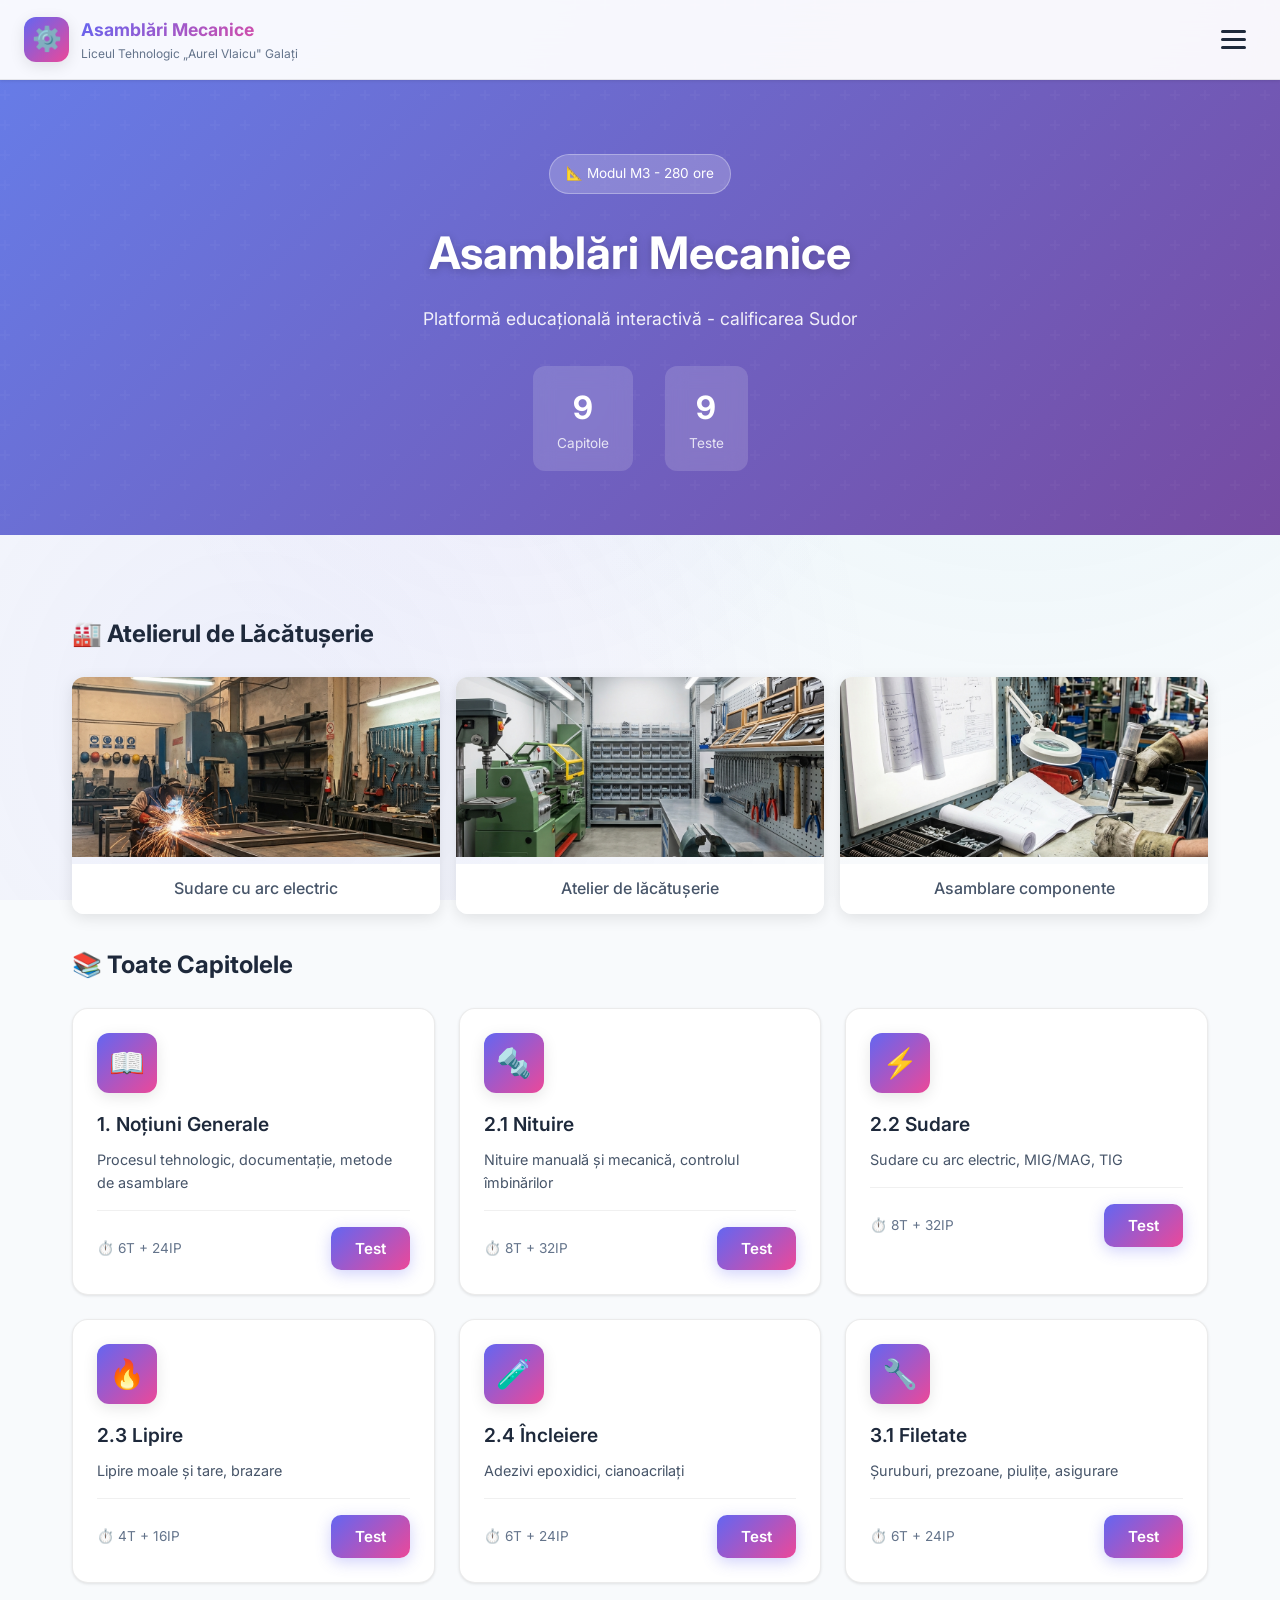
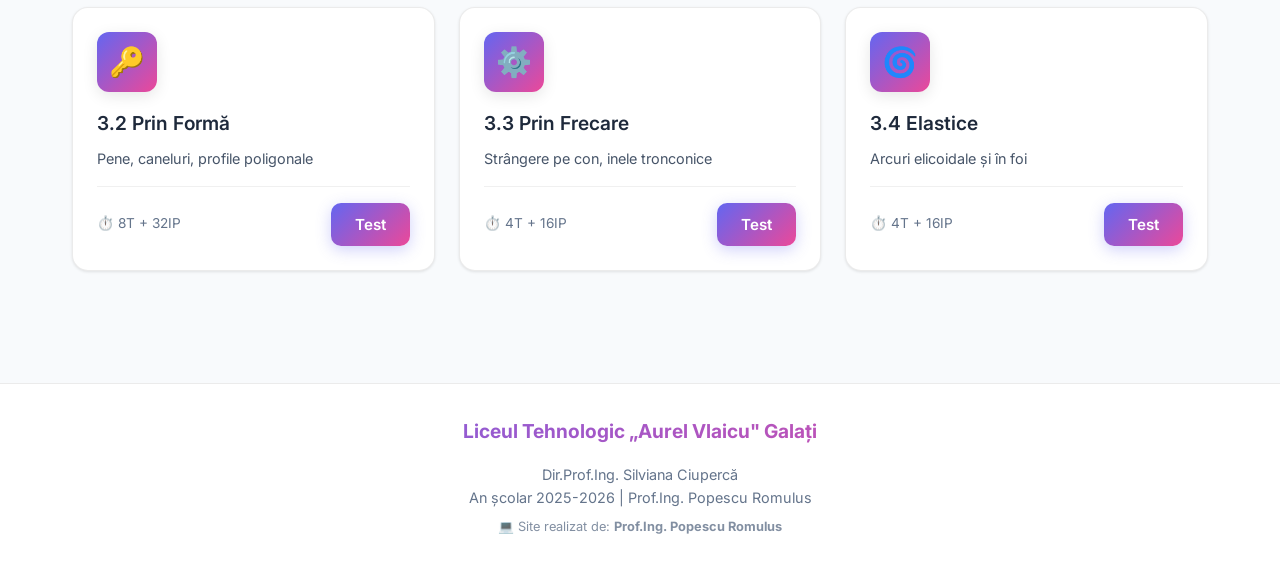
==== index.html @ 3bfe8b58 "Initial commit: Platforma Asamblari Mecanice v1.0" ====
<!DOCTYPE html>
<html lang="ro">

<head>
    <meta charset="UTF-8">
    <meta name="viewport" content="width=device-width, initial-scale=1.0">
    <meta name="theme-color" content="#6366f1">
    <meta name="description"
        content="Platformă educațională interactivă pentru Modulul M3 - Asamblări Mecanice. Învață despre nituire, sudare, lipire, asamblări filetate și elastice. Teste, tutoriale video și certificate.">
    <meta name="keywords"
        content="asamblări mecanice, sudare, nituire, lipire, filete, șuruburi, educație tehnică, modul M3, calificare sudor, lăcătușerie">
    <meta name="author" content="Prof. ing. Popescu Romulus">
    <meta name="robots" content="index, follow">

    <!-- Open Graph / Facebook -->
    <meta property="og:type" content="website">
    <meta property="og:title" content="Asamblări Mecanice - Platformă Educațională">
    <meta property="og:description"
        content="Învață tehnici de asamblare mecanică: sudare, nituire, lipire, îmbinări filetate. Cu teste interactive și tutoriale video.">
    <meta property="og:image" content="https://img.youtube.com/vi/RMGxBQHqZvc/maxresdefault.jpg">

    <!-- Twitter Card -->
    <meta name="twitter:card" content="summary_large_image">
    <meta name="twitter:title" content="Asamblări Mecanice - M3">
    <meta name="twitter:description"
        content="Platformă educațională cu teste interactive pentru tehnici de asamblare mecanică.">

    <title>Asamblări Mecanice | M3 - Platformă Educațională</title>
    <link rel="manifest" href="manifest.json">
    <link rel="apple-touch-icon"
        href="data:image/svg+xml,<svg xmlns='http://www.w3.org/2000/svg' viewBox='0 0 100 100'><rect fill='%236366f1' rx='20' width='100' height='100'/><text x='50' y='65' font-size='50' text-anchor='middle' fill='white'>⚙️</text></svg>">
    <link rel="preconnect" href="https://fonts.googleapis.com">
    <link rel="preconnect" href="https://fonts.gstatic.com" crossorigin>
    <link href="https://fonts.googleapis.com/css2?family=Inter:wght@400;500;600;700&display=swap" rel="stylesheet">
    <link rel="stylesheet" href="styles.css">
</head>

<body>
    <header class="header">
        <div class="header-container">
            <div class="logo" onclick="showSection('home')" style="cursor:pointer">
                <div class="logo-icon">⚙️</div>
                <div>
                    <div class="logo-text">Asamblări Mecanice</div>
                    <div class="logo-subtitle">Modul M3 - Asamblări Mecanice</div>
                </div>
            </div>
            <button class="menu-toggle" id="menuToggle" onclick="toggleMenu()">
                <span></span><span></span><span></span>
            </button>
        </div>
    </header>
    <nav class="nav-mobile" id="mobileNav">
        <ul>
            <li><button onclick="showSection('home')">🏠 Acasă</button></li>
            <li><button onclick="openSearch()">🔍 Caută</button></li>
            <li><button onclick="showGlossary()">📖 Glosar Termeni</button></li>
            <li><button onclick="showWorksheets()">📝 Fișe de Lucru</button></li>
            <div class="nav-section-title">📚 Capitole</div>
            <li><button onclick="showSection('s1')">1. Noțiuni Generale</button></li>
            <li><button onclick="showSection('s2')">2. Nedemontabile</button></li>
            <li><button onclick="showSection('s2-1')"> 2.1 Nituire</button></li>
            <li><button onclick="showSection('s2-2')"> 2.2 Sudare</button></li>
            <li><button onclick="showSection('s2-3')"> 2.3 Lipire</button></li>
            <li><button onclick="showSection('s2-4')"> 2.4 Încleiere</button></li>
            <li><button onclick="showSection('s3')">3. Demontabile</button></li>
            <li><button onclick="showSection('s3-1')"> 3.1 Filetate</button></li>
            <li><button onclick="showSection('s3-2')"> 3.2 Prin Formă</button></li>
            <li><button onclick="showSection('s3-3')"> 3.3 Prin Frecare</button></li>
            <li><button onclick="showSection('s3-4')"> 3.4 Elastice</button></li>
            <li><button onclick="showVideos()">🎬 Tutoriale Video</button></li>
            <div class="nav-section-title">📝 Evaluare</div>
            <li><button onclick="showSection('tests')">Toate Testele</button></li>
            <li><button onclick="startQuickQuiz()" style="color:var(--secondary)">⚡ Quiz Rapid</button></li>
            <li><button onclick="startExam()" style="color:var(--primary)">🎓 Examen Final</button></li>
            <div class="nav-section-title">🏆 Progres</div>
            <li><button onclick="showMedals()">🏅 Medalii</button></li>
            <li><button onclick="showStats()">📊 Statistici</button></li>
            <li><button onclick="showLeaderboard()">🥇 Clasament</button></li>
            <li><button onclick="generateCertificate()">📜 Certificat</button></li>
            <li><button onclick="exportPDF()" style="color:var(--primary)">📄 Export Portofoliu PDF</button></li>
            <div class="nav-section-title">📚 Resurse</div>
            <li><button onclick="showWorksheets()" style="color:var(--success)">📋 Fișe de Lucru</button></li>
            <li><button onclick="showGallery()">📸 Galerie Atelier</button></li>
            <li><button onclick="showFlashcards()">📇 Carduri Învățare</button></li>
            <li><button onclick="showNotes()">📝 Notițele Mele</button></li>
            <li><button onclick="showChatBot()">💬 Asistent FAQ</button></li>
            <div class="nav-section-title">🎮 Provocări</div>
            <li><button onclick="showDailyChallenge()" style="color:var(--warning)">🎯 Provocarea Zilei</button></li>
            <li><button onclick="startSpeedTest()" style="color:var(--secondary)">⚡ Test Viteză</button></li>
            <li><button onclick="showDuelSetup()" style="color:var(--primary)">🎮 Mod Duel Local</button></li>
            <li><button onclick="showOnlineDuel()" style="color:var(--success)">🌐 Duel Online</button></li>
            <li><button onclick="showComparison()">📊 Comparare cu Alții</button></li>
            <li><button onclick="showScheduledTests()">📅 Teste Programate</button></li>
            <div class="nav-section-title">👥 Utilizatori</div>
            <li><button onclick="showTeacherDashboard()" style="color:var(--success);font-weight:600">👨‍🏫 Panou
                    Profesor</button></li>
            <li><button onclick="showUsers()">👤 Schimbă Utilizator</button></li>
            <li><button onclick="exportProgress()">💾 Exportă Progres</button></li>
            <li><button onclick="importProgress()">📥 Importă Progres</button></li>
            <li id="offlineStatus" style="padding:0.5rem 1rem;font-size:0.85rem">🟢 Online</li>
            <li><button onclick="showEvolutionGraph()">📈 Evoluție Progres</button></li>
            <div class="nav-section-title">⚙️ Setări</div>
            <li><button onclick="showColorThemes()">🎨 Teme de Culoare</button></li>
            <li><button onclick="toggleTTS()" id="ttsBtn">🎙️ Voce: Oprită</button></li>
            <li><button onclick="toggleReadingMode()">📖 Mod Lectură</button></li>
            <li><button onclick="showQRCode()">📱 Cod QR Partajare</button></li>
            <li><button onclick="toggleMusic()" id="musicBtn">🎵 Muzică: Oprită</button></li>
            <li><button onclick="toggleSound()" id="soundBtn">🔊 Sunet: Pornit</button></li>
            <li><button onclick="toggleLanguage()">🌍 Română / English</button></li>
            <li><button onclick="toggleTheme()">🌓 Schimbă Tema</button></li>
            <li><button onclick="requestNotificationPermission()">🔔 Notificări Studiu</button></li>
            <li><button onclick="installPWA()" id="installBtn" style="display:none">📲 Instalează App</button></li>
            <div class="nav-section-title">👨‍🏫 Profesor</div>
            <li><button onclick="showTeacherLogin()" style="color:var(--warning)">🔐 Panou Profesor</button></li>
        </ul>
    </nav>
    <main class="main" id="mainContent"></main>
    <footer class="footer">
        <div class="footer-content">
            <div class="footer-logo">Liceul Tehnologic „Aurel Vlaicu" Galați</div>
            <div class="footer-info">Dir.Prof.Ing. Silviana Ciupercă</div>
            <div class="footer-info">An școlar 2025-2026 | Prof.Ing. Popescu Romulus
            </div>
            <div class="footer-info" style="margin-top:0.5rem;font-size:0.8rem;opacity:0.8">
                💻 Site realizat de: <strong>Prof.Ing. Popescu Romulus</strong>
            </div>
        </div>
    </footer>
    <script src="app.js"></script>
    <script>
        if ('serviceWorker' in navigator) {
            navigator.serviceWorker.register('sw.js').then(() => console.log('SW registered'));
        }
        let deferredPrompt;
        window.addEventListener('beforeinstallprompt', (e) => {
            e.preventDefault();
            deferredPrompt = e;
            document.getElementById('installBtn').style.display = 'block';
        });
        function installPWA() {
            if (deferredPrompt) {
                deferredPrompt.prompt();
                deferredPrompt.userChoice.then(() => { deferredPrompt = null; document.getElementById('installBtn').style.display = 'none'; });
            }
        }
    </script>
</body>

</html>
---- styles.css ----
:root {
  --primary: #4f46e5;
  --primary-light: #6366f1;
  --secondary: #0891b2;
  --success: #059669;
  --warning: #d97706;
  --danger: #dc2626;
  --bg-light: #f8fafc;
  --bg-card: #ffffff;
  --bg-hero: linear-gradient(135deg, #667eea 0%, #764ba2 100%);
  --text-primary: #1e293b;
  --text-secondary: #475569;
  --text-muted: #64748b;
  --gradient-primary: linear-gradient(135deg, #667eea 0%, #764ba2 100%);
  --gradient-animated: linear-gradient(-45deg, #667eea, #764ba2, #06b6d4, #8b5cf6);
  --shadow-sm: 0 1px 3px rgba(0, 0, 0, 0.1);
  --shadow-md: 0 4px 15px rgba(0, 0, 0, 0.1);
  --shadow-lg: 0 10px 40px rgba(0, 0, 0, 0.15);
  --glow-primary: 0 0 20px rgba(99, 102, 241, 0.4)
}

*,
*::before,
*::after {
  box-sizing: border-box;
  margin: 0;
  padding: 0
}

html {
  scroll-behavior: smooth
}

body {
  font-family: 'Inter', sans-serif;
  background: var(--bg-light);
  color: var(--text-primary);
  line-height: 1.6;
  min-height: 100vh;
  position: relative;
  overflow-x: hidden
}

/* Floating particles background */
body::before {
  content: '';
  position: fixed;
  top: 0;
  left: 0;
  width: 100%;
  height: 100%;
  pointer-events: none;
  background-image:
    radial-gradient(circle at 20% 80%, rgba(99, 102, 241, 0.08) 0%, transparent 50%),
    radial-gradient(circle at 80% 20%, rgba(6, 182, 212, 0.08) 0%, transparent 50%),
    radial-gradient(circle at 40% 40%, rgba(139, 92, 246, 0.05) 0%, transparent 40%);
  z-index: -1;
  animation: floatBg 20s ease-in-out infinite
}

@keyframes floatBg {

  0%,
  100% {
    transform: translate(0, 0) scale(1);
  }

  25% {
    transform: translate(2%, 2%) scale(1.02);
  }

  50% {
    transform: translate(-1%, 3%) scale(1.01);
  }

  75% {
    transform: translate(1%, -2%) scale(1.03);
  }
}


a {
  color: var(--primary);
  text-decoration: none
}

.header {
  position: fixed;
  top: 0;
  left: 0;
  right: 0;
  z-index: 1000;
  background: rgba(255, 255, 255, 0.95);
  backdrop-filter: blur(20px);
  border-bottom: 1px solid rgba(0, 0, 0, 0.08);
  padding: 1rem 1.5rem;
  box-shadow: var(--shadow-sm)
}

.header-container {
  max-width: 1400px;
  margin: 0 auto;
  display: flex;
  justify-content: space-between;
  align-items: center
}

.logo {
  display: flex;
  align-items: center;
  gap: 12px;
  cursor: pointer
}

.logo-icon {
  width: 45px;
  height: 45px;
  background: var(--gradient-primary);
  border-radius: 12px;
  display: flex;
  align-items: center;
  justify-content: center;
  font-size: 1.5rem;
  box-shadow: var(--shadow-md)
}

.logo-text {
  font-size: 1.1rem;
  font-weight: 700;
  background: var(--gradient-primary);
  -webkit-background-clip: text;
  -webkit-text-fill-color: transparent
}

.logo-subtitle {
  font-size: 0.75rem;
  color: var(--text-muted)
}

.menu-toggle {
  display: flex;
  flex-direction: column;
  gap: 5px;
  background: none;
  border: none;
  cursor: pointer;
  padding: 10px;
  z-index: 1001
}

.menu-toggle span {
  width: 25px;
  height: 3px;
  background: var(--text-primary);
  border-radius: 3px;
  transition: all 0.3s ease
}

.menu-toggle.active span:nth-child(1) {
  transform: rotate(45deg) translate(6px, 6px)
}

.menu-toggle.active span:nth-child(2) {
  opacity: 0
}

.menu-toggle.active span:nth-child(3) {
  transform: rotate(-45deg) translate(6px, -6px)
}

.nav-mobile {
  position: fixed;
  top: 0;
  left: 0;
  right: 0;
  bottom: 0;
  background: var(--bg-light);
  z-index: 999;
  padding: 100px 1.5rem 2rem;
  transform: translateX(100%);
  transition: transform 0.4s ease;
  overflow-y: auto
}

.nav-mobile.active {
  transform: translateX(0)
}

.nav-mobile ul {
  list-style: none
}

.nav-mobile li {
  margin-bottom: 0.5rem
}

.nav-mobile button {
  display: block;
  width: 100%;
  text-align: left;
  padding: 1rem 1.5rem;
  color: var(--text-secondary);
  font-size: 1.1rem;
  font-weight: 500;
  border-radius: 12px;
  transition: all 0.3s ease;
  background: none;
  border: none;
  cursor: pointer;
  font-family: inherit
}

.nav-mobile button:hover {
  color: var(--primary);
  background: rgba(99, 102, 241, 0.1)
}

.nav-section-title {
  color: var(--primary);
  font-size: 0.85rem;
  font-weight: 700;
  text-transform: uppercase;
  letter-spacing: 1px;
  padding: 1.5rem 1.5rem 0.5rem;
  margin-top: 1rem
}

.main {
  padding-top: 90px;
  min-height: 100vh
}

.container {
  max-width: 1200px;
  margin: 0 auto;
  padding: 2rem 1.5rem
}

.hero {
  background: var(--bg-hero);
  color: white;
  text-align: center;
  padding: 4rem 1.5rem 3rem;
  margin-top: -90px;
  padding-top: calc(90px + 3rem);
  position: relative;
  overflow: hidden
}

.hero::before {
  content: '';
  position: absolute;
  top: 0;
  left: 0;
  right: 0;
  bottom: 0;
  background: url("data:image/svg+xml,%3Csvg width='60' height='60' viewBox='0 0 60 60' xmlns='http://www.w3.org/2000/svg'%3E%3Cg fill='none' fill-rule='evenodd'%3E%3Cg fill='%23ffffff' fill-opacity='0.05'%3E%3Cpath d='M36 34v-4h-2v4h-4v2h4v4h2v-4h4v-2h-4zm0-30V0h-2v4h-4v2h4v4h2V6h4V4h-4zM6 34v-4H4v4H0v2h4v4h2v-4h4v-2H6zM6 4V0H4v4H0v2h4v4h2V6h4V4H6z'/%3E%3C/g%3E%3C/g%3E%3C/svg%3E");
  opacity: 0.5
}

.hero-badge {
  display: inline-block;
  padding: 0.5rem 1rem;
  background: rgba(255, 255, 255, 0.2);
  border: 1px solid rgba(255, 255, 255, 0.3);
  border-radius: 50px;
  font-size: 0.85rem;
  color: white;
  margin-bottom: 1.5rem;
  position: relative
}

.hero h1 {
  font-size: clamp(1.8rem, 5vw, 2.8rem);
  margin-bottom: 1rem;
  position: relative;
  text-shadow: 0 2px 10px rgba(0, 0, 0, 0.2)
}

.hero-subtitle {
  color: rgba(255, 255, 255, 0.9);
  font-size: 1.1rem;
  max-width: 600px;
  margin: 0 auto 2rem;
  position: relative
}

.hero-stats {
  display: flex;
  justify-content: center;
  gap: 2rem;
  flex-wrap: wrap;
  margin-top: 2rem;
  position: relative
}

.stat-item {
  text-align: center;
  background: rgba(255, 255, 255, 0.15);
  padding: 1rem 1.5rem;
  border-radius: 12px;
  backdrop-filter: blur(10px)
}

.stat-number {
  font-size: 2rem;
  font-weight: 700;
  color: white
}

.stat-label {
  font-size: 0.85rem;
  color: rgba(255, 255, 255, 0.8)
}

.section-grid {
  display: grid;
  grid-template-columns: repeat(auto-fill, minmax(280px, 1fr));
  gap: 1.5rem;
  margin-top: 1.5rem
}

.card {
  background: var(--bg-card);
  border-radius: 16px;
  padding: 1.5rem;
  border: 1px solid rgba(0, 0, 0, 0.08);
  transition: all 0.4s cubic-bezier(0.175, 0.885, 0.32, 1.275);
  cursor: pointer;
  box-shadow: var(--shadow-sm);
  position: relative;
  overflow: hidden
}

.card::before {
  content: '';
  position: absolute;
  top: 0;
  left: -100%;
  width: 100%;
  height: 100%;
  background: linear-gradient(90deg, transparent, rgba(99, 102, 241, 0.1), transparent);
  transition: left 0.5s ease
}

.card:hover::before {
  left: 100%
}

.card:hover {
  transform: translateY(-8px) scale(1.02);
  box-shadow: 0 20px 40px rgba(99, 102, 241, 0.2);
  border-color: var(--primary)
}

.card-icon {
  width: 60px;
  height: 60px;
  background: var(--gradient-primary);
  border-radius: 12px;
  display: flex;
  align-items: center;
  justify-content: center;
  font-size: 1.8rem;
  margin-bottom: 1rem;
  box-shadow: var(--shadow-md);
  transition: transform 0.4s ease, box-shadow 0.4s ease;
  animation: iconPulse 3s ease-in-out infinite
}

@keyframes iconPulse {

  0%,
  100% {
    transform: scale(1);
  }

  50% {
    transform: scale(1.05);
  }
}

.card:hover .card-icon {
  transform: scale(1.1) rotate(5deg);
  box-shadow: 0 8px 25px rgba(99, 102, 241, 0.4)
}

.card-title {
  font-size: 1.2rem;
  margin-bottom: 0.5rem;
  color: var(--text-primary);
  font-weight: 600;
  transition: color 0.3s ease
}

.card:hover .card-title {
  color: var(--primary)
}

.card-description {
  color: var(--text-secondary);
  font-size: 0.9rem;
  margin-bottom: 1rem
}

.card-meta {
  display: flex;
  justify-content: space-between;
  align-items: center;
  padding-top: 1rem;
  border-top: 1px solid rgba(0, 0, 0, 0.06)
}

.card-hours {
  color: var(--text-muted);
  font-size: 0.85rem
}

.btn {
  display: inline-flex;
  align-items: center;
  justify-content: center;
  gap: 0.5rem;
  padding: 0.75rem 1.5rem;
  border-radius: 10px;
  font-weight: 600;
  font-size: 0.95rem;
  cursor: pointer;
  border: none;
  transition: all 0.3s ease;
  font-family: inherit;
  position: relative;
  overflow: hidden
}

.btn::after {
  content: '';
  position: absolute;
  width: 100%;
  height: 100%;
  top: 0;
  left: -100%;
  background: linear-gradient(90deg, transparent, rgba(255, 255, 255, 0.3), transparent);
  transition: left 0.5s ease
}

.btn:hover::after {
  left: 100%
}

.btn-primary {
  background: var(--gradient-primary);
  color: white;
  box-shadow: 0 4px 15px rgba(99, 102, 241, 0.3)
}

.btn-primary:hover {
  transform: translateY(-3px) scale(1.02);
  box-shadow: 0 8px 30px rgba(99, 102, 241, 0.5)
}


.btn-secondary {
  background: white;
  color: var(--text-primary);
  border: 1px solid rgba(0, 0, 0, 0.15)
}

.btn-secondary:hover {
  background: #f1f5f9
}

.btn-lg {
  padding: 1rem 2rem;
  font-size: 1.1rem
}

.btn-block {
  width: 100%
}

.content-section {
  display: none;
  animation: fadeIn 0.5s ease
}

.content-section.active {
  display: block
}

@keyframes fadeIn {
  from {
    opacity: 0;
    transform: translateY(20px)
  }

  to {
    opacity: 1;
    transform: translateY(0)
  }
}

.section-header {
  margin-bottom: 2rem;
  padding-bottom: 1.5rem;
  border-bottom: 2px solid rgba(99, 102, 241, 0.2)
}

.section-header h2 {
  font-size: clamp(1.4rem, 4vw, 2rem);
  margin-bottom: 0.5rem;
  color: var(--text-primary)
}

.section-header p {
  color: var(--text-secondary)
}

.content-card {
  background: var(--bg-card);
  border-radius: 16px;
  padding: 1.5rem;
  margin-bottom: 1.5rem;
  border: 1px solid rgba(0, 0, 0, 0.08);
  box-shadow: var(--shadow-sm)
}

.content-card h3 {
  color: var(--primary);
  margin-bottom: 1rem;
  font-size: 1.1rem;
  display: flex;
  align-items: center;
  gap: 0.5rem
}

.content-card h4 {
  color: var(--secondary);
  margin: 1rem 0 0.5rem;
  font-size: 1rem
}

.content-card ul {
  list-style: none;
  margin: 0.5rem 0
}

.content-card li {
  padding: 0.4rem 0 0.4rem 1.5rem;
  position: relative;
  color: var(--text-secondary);
  font-size: 0.95rem
}

.content-card li::before {
  content: '✓';
  position: absolute;
  left: 0;
  color: var(--success);
  font-weight: bold
}

.content-card p {
  color: var(--text-secondary);
  margin-bottom: 0.75rem;
  font-size: 0.95rem
}

.info-box {
  background: linear-gradient(135deg, rgba(99, 102, 241, 0.1), rgba(6, 182, 212, 0.1));
  border-left: 4px solid var(--primary);
  padding: 1rem 1.5rem;
  border-radius: 0 12px 12px 0;
  margin: 1.5rem 0
}

.info-box.warning {
  background: linear-gradient(135deg, rgba(245, 158, 11, 0.1), rgba(234, 88, 12, 0.1));
  border-color: var(--warning)
}

.info-box.success {
  background: linear-gradient(135deg, rgba(16, 185, 129, 0.1), rgba(5, 150, 105, 0.1));
  border-color: var(--success)
}

.info-box h4 {
  margin-bottom: 0.5rem;
  font-size: 1rem;
  color: var(--text-primary)
}

.test-progress {
  background: rgba(0, 0, 0, 0.08);
  height: 10px;
  border-radius: 5px;
  margin-bottom: 2rem;
  overflow: hidden
}

.test-progress-bar {
  height: 100%;
  background: var(--gradient-primary);
  border-radius: 5px;
  transition: width 0.5s ease
}

.question-card {
  background: var(--bg-card);
  border-radius: 16px;
  padding: 2rem;
  margin-bottom: 1.5rem;
  border: 1px solid rgba(0, 0, 0, 0.08);
  box-shadow: var(--shadow-md)
}

.question-number {
  display: inline-block;
  padding: 0.25rem 0.75rem;
  background: var(--gradient-primary);
  border-radius: 50px;
  font-size: 0.85rem;
  font-weight: 600;
  margin-bottom: 1rem;
  color: white
}

.question-text {
  font-size: 1.2rem;
  margin-bottom: 1.5rem;
  line-height: 1.5;
  color: var(--text-primary)
}

.options-list {
  display: flex;
  flex-direction: column;
  gap: 0.75rem
}

.option {
  display: flex;
  align-items: center;
  gap: 1rem;
  padding: 1rem 1.25rem;
  background: #f8fafc;
  border: 2px solid rgba(0, 0, 0, 0.1);
  border-radius: 12px;
  cursor: pointer;
  transition: all 0.3s ease
}

.option:hover {
  background: rgba(99, 102, 241, 0.08);
  border-color: var(--primary)
}

.option.selected {
  background: rgba(99, 102, 241, 0.1);
  border-color: var(--primary)
}

.option.correct {
  background: rgba(16, 185, 129, 0.15);
  border-color: var(--success)
}

.option.incorrect {
  background: rgba(239, 68, 68, 0.15);
  border-color: var(--danger)
}

.option-marker {
  width: 36px;
  height: 36px;
  border-radius: 50%;
  background: white;
  border: 2px solid rgba(0, 0, 0, 0.15);
  display: flex;
  align-items: center;
  justify-content: center;
  font-weight: 600;
  flex-shrink: 0;
  color: var(--text-primary)
}

.option.selected .option-marker {
  background: var(--primary);
  border-color: var(--primary);
  color: white
}

.option.correct .option-marker {
  background: var(--success);
  border-color: var(--success);
  color: white
}

.option.incorrect .option-marker {
  background: var(--danger);
  border-color: var(--danger);
  color: white
}

.test-navigation {
  display: flex;
  justify-content: space-between;
  gap: 1rem;
  margin-top: 2rem
}

.result-score {
  font-size: 5rem;
  font-weight: 700;
  background: var(--gradient-primary);
  -webkit-background-clip: text;
  -webkit-text-fill-color: transparent;
  margin-bottom: 1rem
}

.result-message {
  font-size: 1.3rem;
  margin-bottom: 2rem;
  color: var(--text-primary)
}

.result-details {
  display: flex;
  justify-content: center;
  gap: 3rem;
  margin-bottom: 2rem
}

.result-stat {
  text-align: center;
  padding: 1rem 2rem;
  background: #f8fafc;
  border-radius: 12px
}

.result-stat-number {
  font-size: 2.5rem;
  font-weight: 700
}

.result-stat-number.correct {
  color: var(--success)
}

.result-stat-number.incorrect {
  color: var(--danger)
}

.result-stat-label {
  color: var(--text-muted);
  font-size: 0.9rem
}

.footer {
  background: white;
  border-top: 1px solid rgba(0, 0, 0, 0.08);
  padding: 2rem 1.5rem;
  text-align: center;
  margin-top: 4rem
}

.footer-logo {
  font-size: 1.2rem;
  font-weight: 700;
  background: var(--gradient-primary);
  -webkit-background-clip: text;
  -webkit-text-fill-color: transparent;
  margin-bottom: 1rem
}

.footer-info {
  color: var(--text-muted);
  font-size: 0.9rem
}

.text-center {
  text-align: center
}

.mt-3 {
  margin-top: 1.5rem
}

.mt-4 {
  margin-top: 2rem
}

.mb-3 {
  margin-bottom: 1.5rem
}

.hidden {
  display: none !important
}

.back-btn {
  margin-bottom: 1.5rem
}

/* ========== MOBILE RESPONSIVE STYLES ========== */

/* Small screens - ensure voice control buttons are visible */
@media (max-width: 480px) {
  /* Voice control buttons in section header */
  .section-header > div:first-child {
    flex-direction: column !important;
    align-items: stretch !important;
    gap: 1rem !important;
  }

  .section-header > div > div {
    display: flex !important;
    flex-wrap: wrap !important;
    gap: 0.5rem !important;
    justify-content: center !important;
  }

  /* Make all control buttons visible and properly sized on mobile */
  .section-header .btn {
    flex: 1 1 calc(50% - 0.5rem) !important;
    min-width: 100px !important;
    padding: 0.6rem 0.8rem !important;
    font-size: 0.85rem !important;
    white-space: nowrap !important;
  }

  /* Pause/Resume button specifically */
  #pauseVoiceBtn {
    display: inline-flex !important;
    visibility: visible !important;
    opacity: 1 !important;
  }

  /* TTS buttons in content cards */
  .content-card > div:first-child {
    flex-direction: column !important;
    gap: 0.75rem !important;
  }

  .content-card > div:first-child .btn {
    align-self: flex-start !important;
  }

  /* Bottom action buttons */
  .text-center.mt-4 {
    flex-direction: column !important;
    gap: 0.75rem !important;
  }

  .text-center.mt-4 .btn {
    width: 100% !important;
  }
}

/* Medium screens */
@media (max-width: 768px) {
  /* Section header button layout */
  .section-header > div:first-child {
    flex-direction: column;
    align-items: flex-start;
    gap: 1rem;
  }

  .section-header > div > div {
    display: flex;
    flex-wrap: wrap;
    gap: 0.5rem;
    width: 100%;
  }

  .section-header .btn {
    flex: 0 1 auto;
    padding: 0.5rem 1rem;
    font-size: 0.9rem;
  }

  /* Ensure TTS control buttons are always visible */
  #pauseVoiceBtn,
  .section-header .btn-secondary {
    display: inline-flex !important;
  }
}

/* Desktop styles */
@media(min-width:768px) {
  .container {
    padding: 3rem 2rem
  }

  .content-card {
    padding: 2rem
  }

  .hero {
    padding: 5rem 2rem 4rem;
    padding-top: calc(90px + 4rem)
  }
}
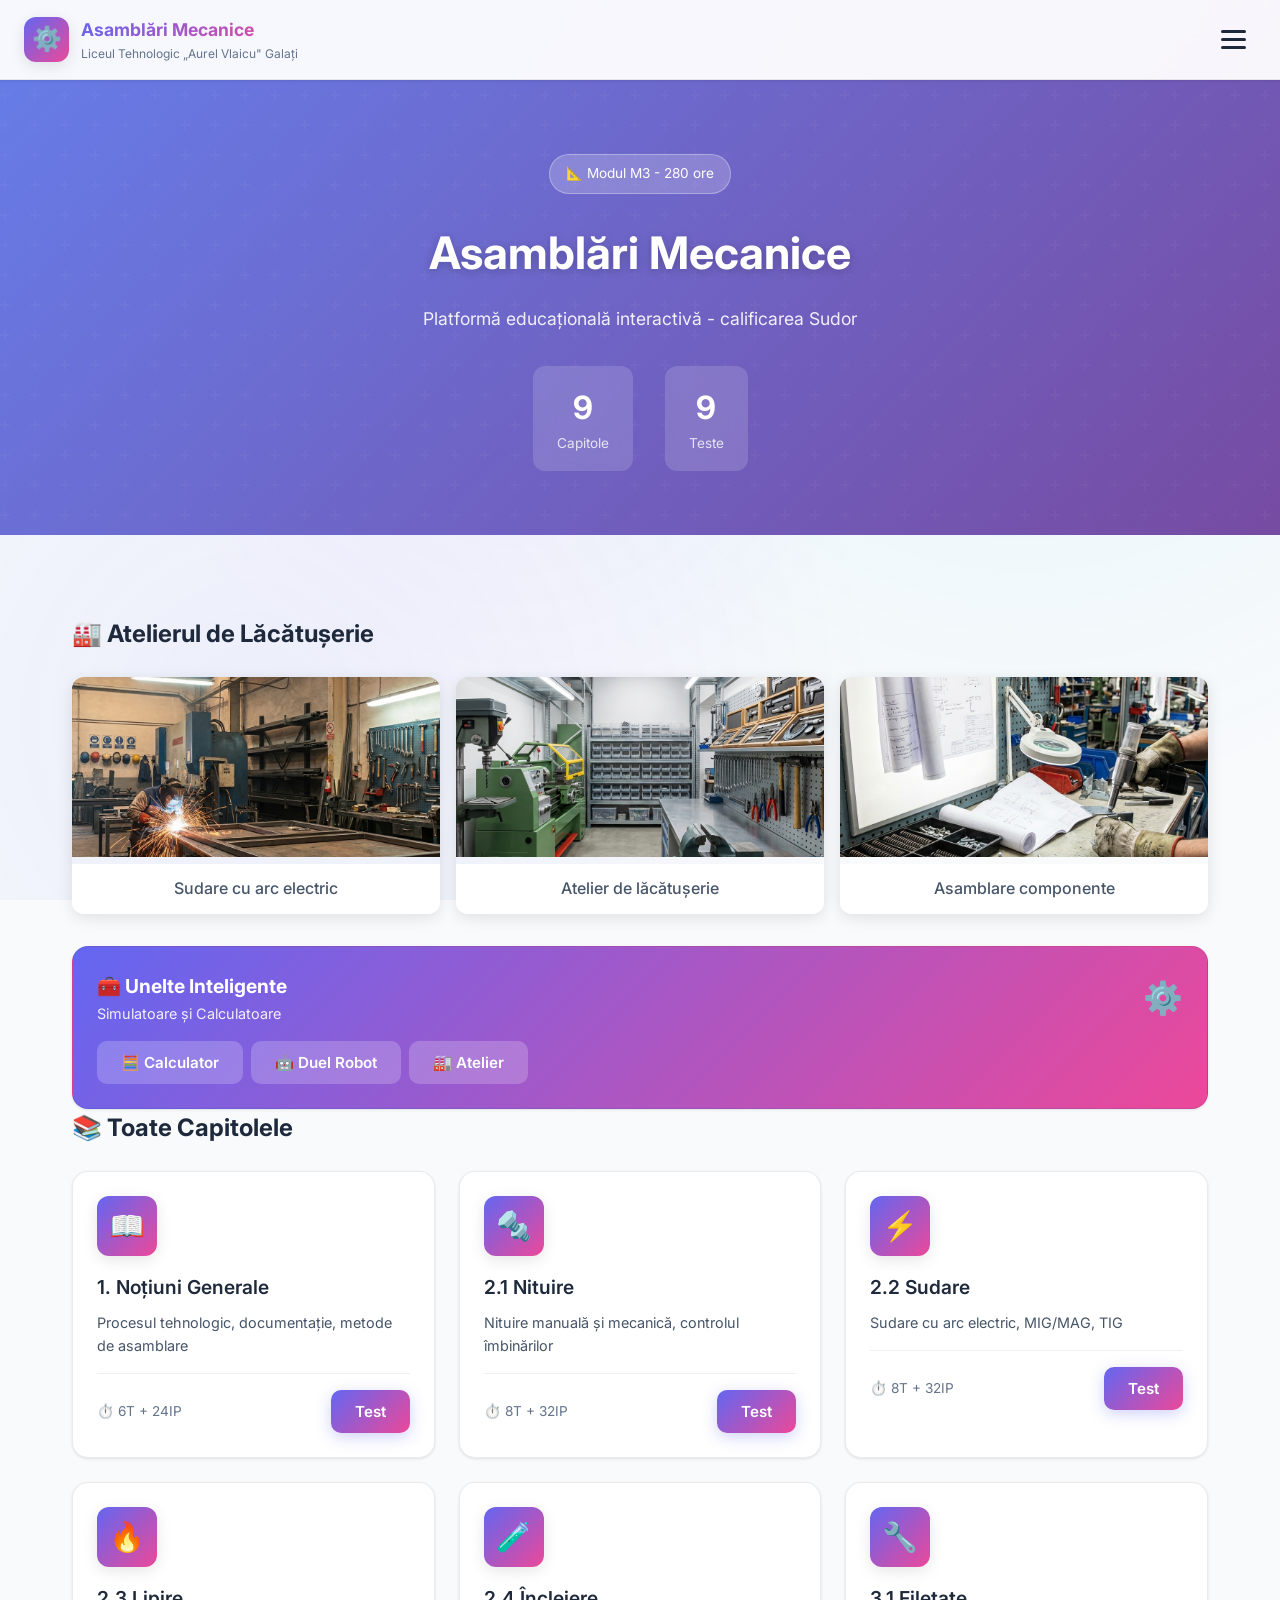
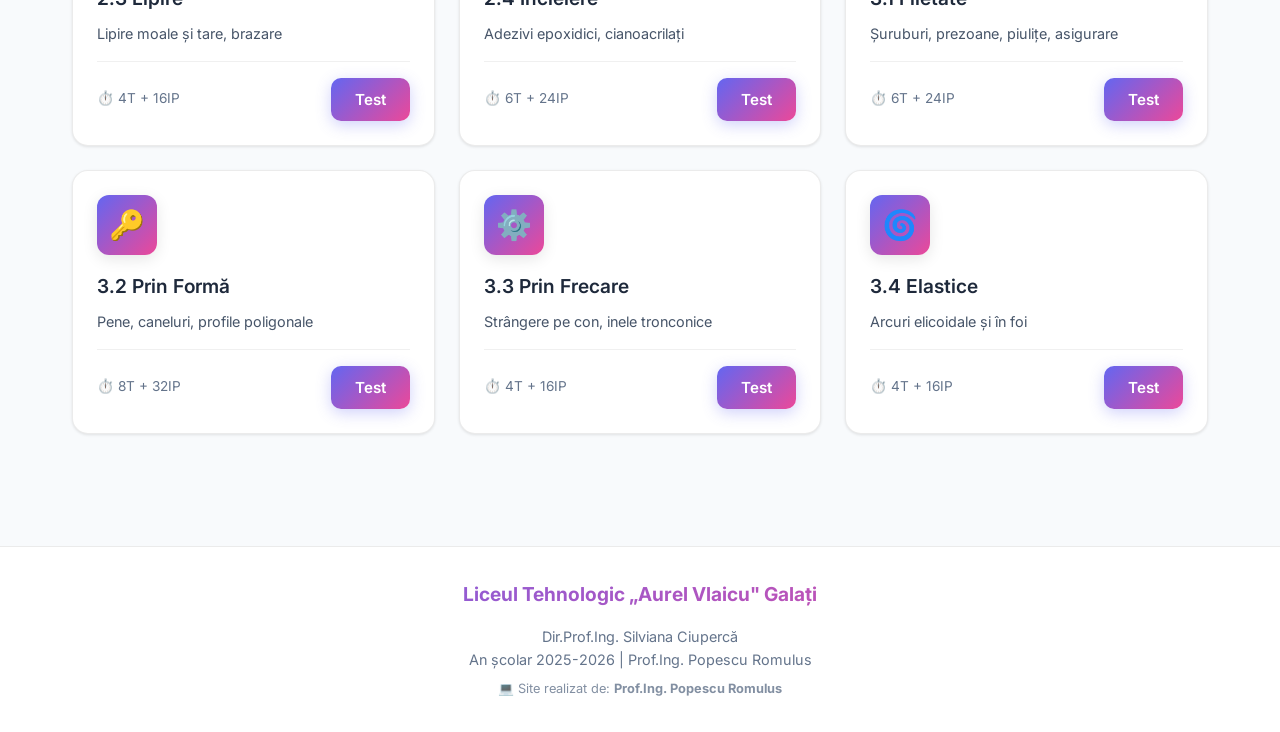
==== commit 04dc5189: "Add real YouTube tutorial videos for all chapters" ====
--- a/index.html
+++ b/index.html
@@ -127,7 +127,7 @@
             </div>
         </div>
     </footer>
-    <script src="app.js"></script>
+    <script src="app.js?v=2"></script>
     <script>
         if ('serviceWorker' in navigator) {
             navigator.serviceWorker.register('sw.js').then(() => console.log('SW registered'));
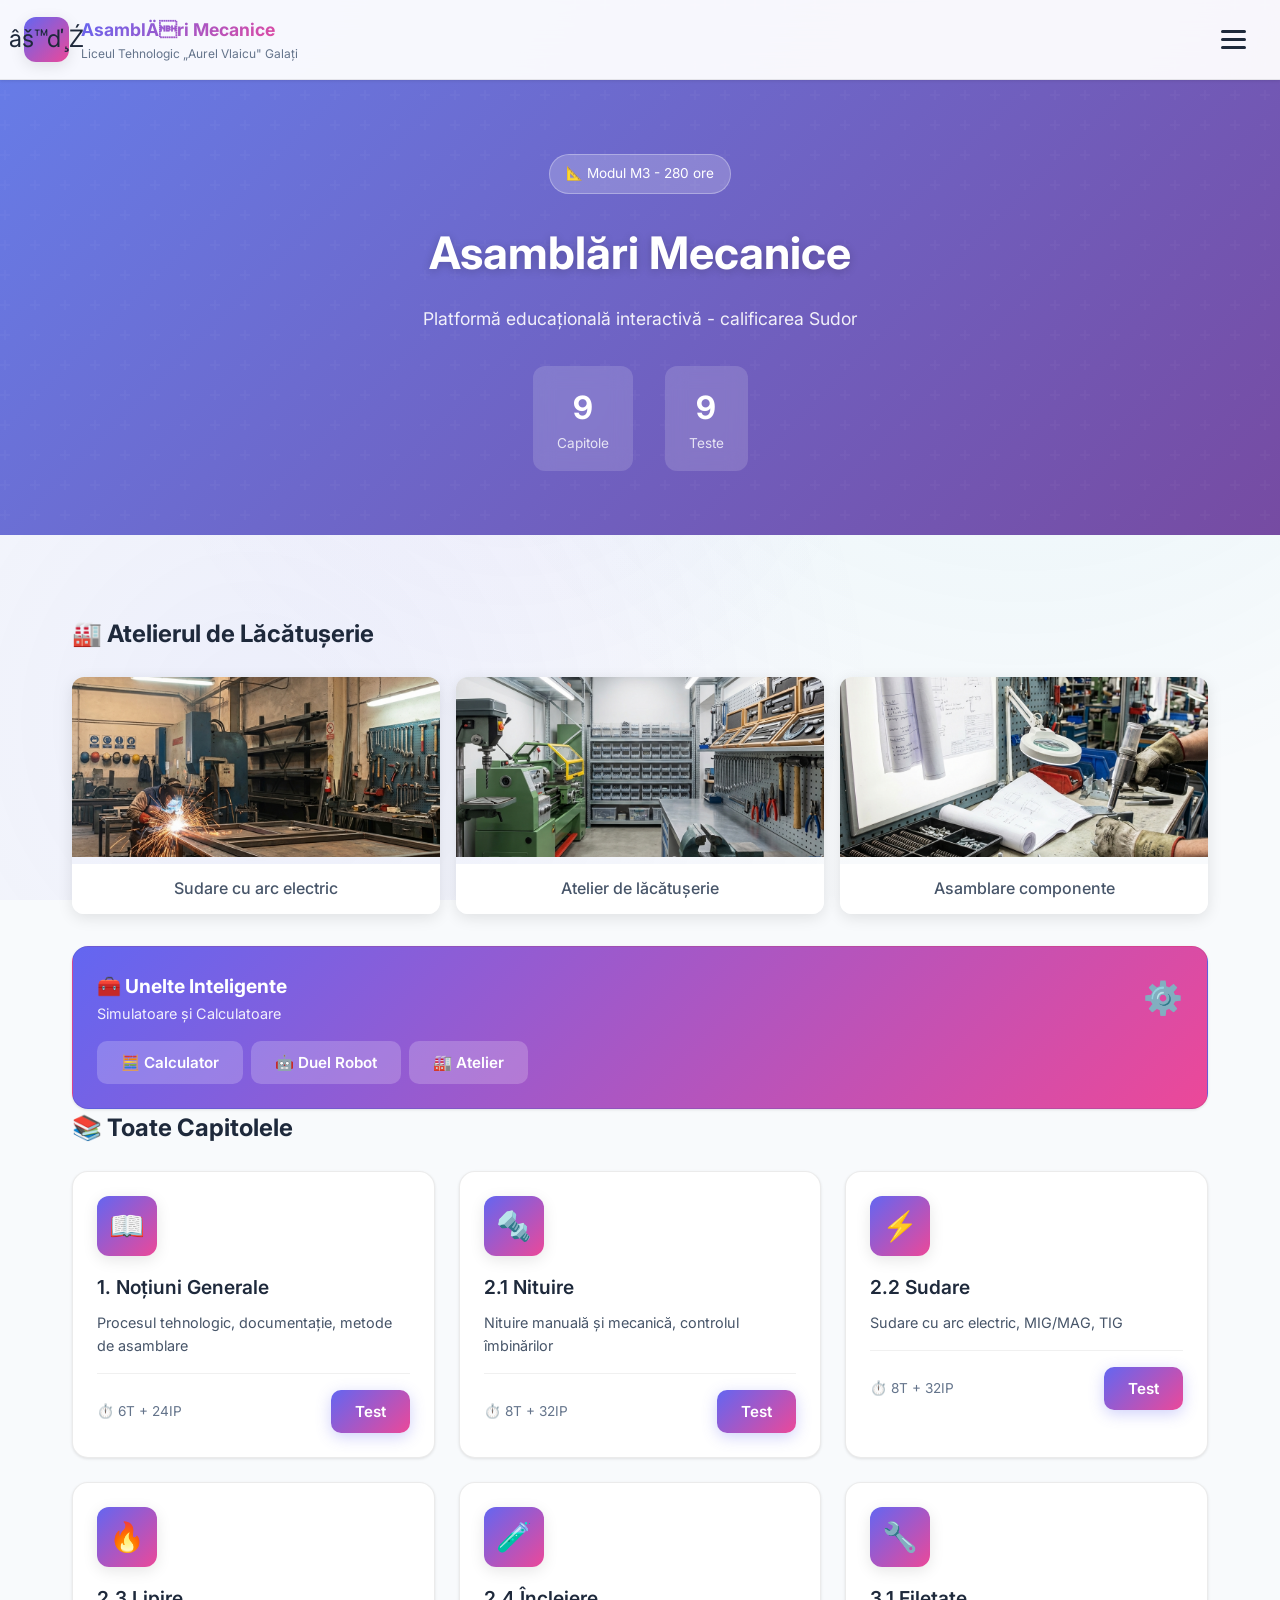
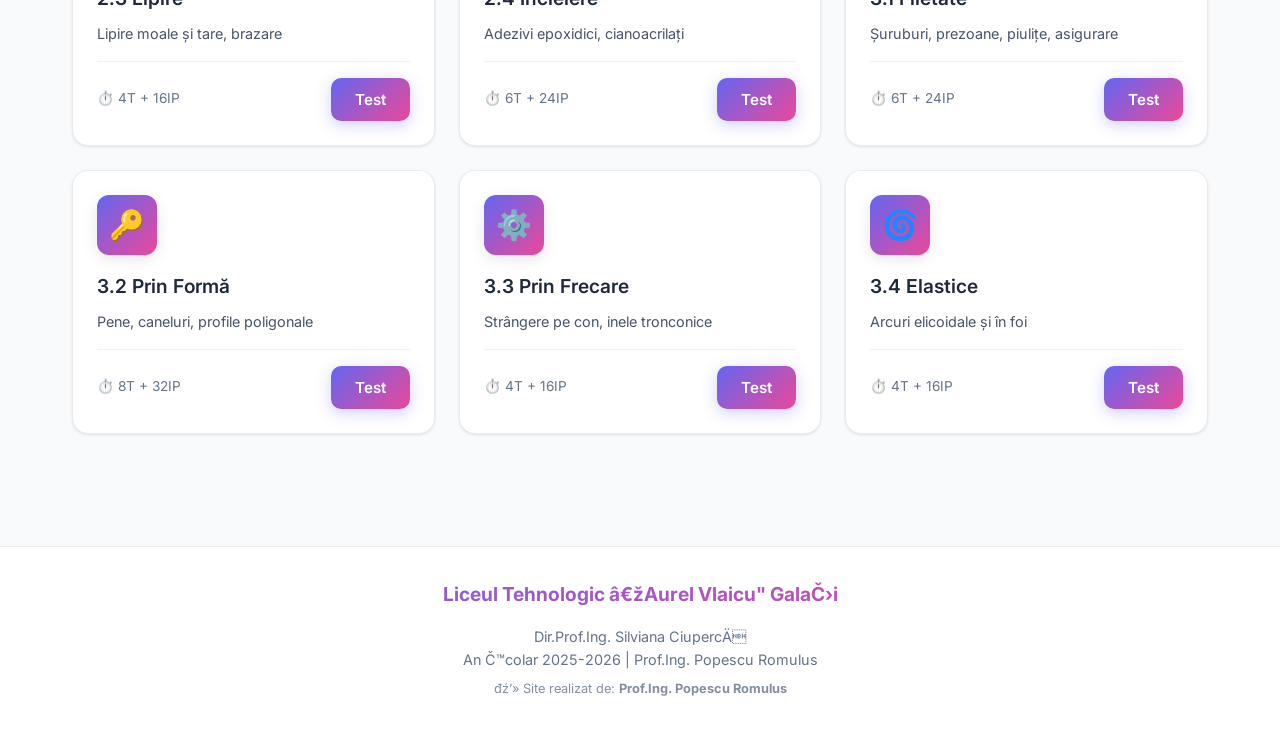
==== commit 34ab8e15: "Retry: Add Google Meta Verification Tag" ====
--- a/index.html
+++ b/index.html
@@ -1,34 +1,35 @@
-<!DOCTYPE html>
+﻿<!DOCTYPE html>
 <html lang="ro">
 
 <head>
     <meta charset="UTF-8">
-    <meta name="viewport" content="width=device-width, initial-scale=1.0">
+    <meta name='viewport' content='width=device-width, initial-scale=1.0'>
+    <meta name='google-site-verification' content='google9c61df182edeb4a9' />
     <meta name="theme-color" content="#6366f1">
     <meta name="description"
-        content="Platformă educațională interactivă pentru Modulul M3 - Asamblări Mecanice. Învață despre nituire, sudare, lipire, asamblări filetate și elastice. Teste, tutoriale video și certificate.">
+        content="PlatformÄ educaČ›ionalÄ interactivÄ pentru Modulul M3 - AsamblÄri Mecanice. ĂŽnvaČ›Ä despre nituire, sudare, lipire, asamblÄri filetate Č™i elastice. Teste, tutoriale video Č™i certificate.">
     <meta name="keywords"
-        content="asamblări mecanice, sudare, nituire, lipire, filete, șuruburi, educație tehnică, modul M3, calificare sudor, lăcătușerie">
+        content="asamblÄri mecanice, sudare, nituire, lipire, filete, Č™uruburi, educaČ›ie tehnicÄ, modul M3, calificare sudor, lÄcÄtuČ™erie">
     <meta name="author" content="Prof. ing. Popescu Romulus">
     <meta name="robots" content="index, follow">
 
     <!-- Open Graph / Facebook -->
     <meta property="og:type" content="website">
-    <meta property="og:title" content="Asamblări Mecanice - Platformă Educațională">
+    <meta property="og:title" content="AsamblÄri Mecanice - PlatformÄ EducaČ›ionalÄ">
     <meta property="og:description"
-        content="Învață tehnici de asamblare mecanică: sudare, nituire, lipire, îmbinări filetate. Cu teste interactive și tutoriale video.">
+        content="ĂŽnvaČ›Ä tehnici de asamblare mecanicÄ: sudare, nituire, lipire, Ă®mbinÄri filetate. Cu teste interactive Č™i tutoriale video.">
     <meta property="og:image" content="https://img.youtube.com/vi/RMGxBQHqZvc/maxresdefault.jpg">
 
     <!-- Twitter Card -->
     <meta name="twitter:card" content="summary_large_image">
-    <meta name="twitter:title" content="Asamblări Mecanice - M3">
+    <meta name="twitter:title" content="AsamblÄri Mecanice - M3">
     <meta name="twitter:description"
-        content="Platformă educațională cu teste interactive pentru tehnici de asamblare mecanică.">
+        content="PlatformÄ educaČ›ionalÄ cu teste interactive pentru tehnici de asamblare mecanicÄ.">
 
-    <title>Asamblări Mecanice | M3 - Platformă Educațională</title>
+    <title>AsamblÄri Mecanice | M3 - PlatformÄ EducaČ›ionalÄ</title>
     <link rel="manifest" href="manifest.json">
     <link rel="apple-touch-icon"
-        href="data:image/svg+xml,<svg xmlns='http://www.w3.org/2000/svg' viewBox='0 0 100 100'><rect fill='%236366f1' rx='20' width='100' height='100'/><text x='50' y='65' font-size='50' text-anchor='middle' fill='white'>⚙️</text></svg>">
+        href="data:image/svg+xml,<svg xmlns='http://www.w3.org/2000/svg' viewBox='0 0 100 100'><rect fill='%236366f1' rx='20' width='100' height='100'/><text x='50' y='65' font-size='50' text-anchor='middle' fill='white'>âš™ď¸Ź</text></svg>">
     <link rel="preconnect" href="https://fonts.googleapis.com">
     <link rel="preconnect" href="https://fonts.gstatic.com" crossorigin>
     <link href="https://fonts.googleapis.com/css2?family=Inter:wght@400;500;600;700&display=swap" rel="stylesheet">
@@ -39,10 +40,10 @@
     <header class="header">
         <div class="header-container">
             <div class="logo" onclick="showSection('home')" style="cursor:pointer">
-                <div class="logo-icon">⚙️</div>
+                <div class="logo-icon">âš™ď¸Ź</div>
                 <div>
-                    <div class="logo-text">Asamblări Mecanice</div>
-                    <div class="logo-subtitle">Modul M3 - Asamblări Mecanice</div>
+                    <div class="logo-text">AsamblÄri Mecanice</div>
+                    <div class="logo-subtitle">Modul M3 - AsamblÄri Mecanice</div>
                 </div>
             </div>
             <button class="menu-toggle" id="menuToggle" onclick="toggleMenu()">
@@ -52,78 +53,78 @@
     </header>
     <nav class="nav-mobile" id="mobileNav">
         <ul>
-            <li><button onclick="showSection('home')">🏠 Acasă</button></li>
-            <li><button onclick="openSearch()">🔍 Caută</button></li>
-            <li><button onclick="showGlossary()">📖 Glosar Termeni</button></li>
-            <li><button onclick="showWorksheets()">📝 Fișe de Lucru</button></li>
-            <div class="nav-section-title">📚 Capitole</div>
-            <li><button onclick="showSection('s1')">1. Noțiuni Generale</button></li>
+            <li><button onclick="showSection('home')">đźŹ  AcasÄ</button></li>
+            <li><button onclick="openSearch()">đź”Ť CautÄ</button></li>
+            <li><button onclick="showGlossary()">đź“– Glosar Termeni</button></li>
+            <li><button onclick="showWorksheets()">đź“ť FiČ™e de Lucru</button></li>
+            <div class="nav-section-title">đź“š Capitole</div>
+            <li><button onclick="showSection('s1')">1. NoČ›iuni Generale</button></li>
             <li><button onclick="showSection('s2')">2. Nedemontabile</button></li>
             <li><button onclick="showSection('s2-1')"> 2.1 Nituire</button></li>
             <li><button onclick="showSection('s2-2')"> 2.2 Sudare</button></li>
             <li><button onclick="showSection('s2-3')"> 2.3 Lipire</button></li>
-            <li><button onclick="showSection('s2-4')"> 2.4 Încleiere</button></li>
+            <li><button onclick="showSection('s2-4')"> 2.4 ĂŽncleiere</button></li>
             <li><button onclick="showSection('s3')">3. Demontabile</button></li>
             <li><button onclick="showSection('s3-1')"> 3.1 Filetate</button></li>
-            <li><button onclick="showSection('s3-2')"> 3.2 Prin Formă</button></li>
+            <li><button onclick="showSection('s3-2')"> 3.2 Prin FormÄ</button></li>
             <li><button onclick="showSection('s3-3')"> 3.3 Prin Frecare</button></li>
             <li><button onclick="showSection('s3-4')"> 3.4 Elastice</button></li>
-            <li><button onclick="showVideos()">🎬 Tutoriale Video</button></li>
-            <div class="nav-section-title">📝 Evaluare</div>
+            <li><button onclick="showVideos()">đźŽ¬ Tutoriale Video</button></li>
+            <div class="nav-section-title">đź“ť Evaluare</div>
             <li><button onclick="showSection('tests')">Toate Testele</button></li>
-            <li><button onclick="startQuickQuiz()" style="color:var(--secondary)">⚡ Quiz Rapid</button></li>
-            <li><button onclick="startExam()" style="color:var(--primary)">🎓 Examen Final</button></li>
-            <div class="nav-section-title">🏆 Progres</div>
-            <li><button onclick="showMedals()">🏅 Medalii</button></li>
-            <li><button onclick="showStats()">📊 Statistici</button></li>
-            <li><button onclick="showLeaderboard()">🥇 Clasament</button></li>
-            <li><button onclick="generateCertificate()">📜 Certificat</button></li>
-            <li><button onclick="exportPDF()" style="color:var(--primary)">📄 Export Portofoliu PDF</button></li>
-            <div class="nav-section-title">📚 Resurse</div>
-            <li><button onclick="showWorksheets()" style="color:var(--success)">📋 Fișe de Lucru</button></li>
-            <li><button onclick="showGallery()">📸 Galerie Atelier</button></li>
-            <li><button onclick="showFlashcards()">📇 Carduri Învățare</button></li>
-            <li><button onclick="showNotes()">📝 Notițele Mele</button></li>
-            <li><button onclick="showChatBot()">💬 Asistent FAQ</button></li>
-            <div class="nav-section-title">🎮 Provocări</div>
-            <li><button onclick="showDailyChallenge()" style="color:var(--warning)">🎯 Provocarea Zilei</button></li>
-            <li><button onclick="startSpeedTest()" style="color:var(--secondary)">⚡ Test Viteză</button></li>
-            <li><button onclick="showDuelSetup()" style="color:var(--primary)">🎮 Mod Duel Local</button></li>
-            <li><button onclick="showOnlineDuel()" style="color:var(--success)">🌐 Duel Online</button></li>
-            <li><button onclick="showComparison()">📊 Comparare cu Alții</button></li>
-            <li><button onclick="showScheduledTests()">📅 Teste Programate</button></li>
-            <div class="nav-section-title">👥 Utilizatori</div>
-            <li><button onclick="showTeacherDashboard()" style="color:var(--success);font-weight:600">👨‍🏫 Panou
+            <li><button onclick="startQuickQuiz()" style="color:var(--secondary)">âšˇ Quiz Rapid</button></li>
+            <li><button onclick="startExam()" style="color:var(--primary)">đźŽ“ Examen Final</button></li>
+            <div class="nav-section-title">đźŹ† Progres</div>
+            <li><button onclick="showMedals()">đźŹ… Medalii</button></li>
+            <li><button onclick="showStats()">đź“Š Statistici</button></li>
+            <li><button onclick="showLeaderboard()">đźĄ‡ Clasament</button></li>
+            <li><button onclick="generateCertificate()">đź“ś Certificat</button></li>
+            <li><button onclick="exportPDF()" style="color:var(--primary)">đź“„ Export Portofoliu PDF</button></li>
+            <div class="nav-section-title">đź“š Resurse</div>
+            <li><button onclick="showWorksheets()" style="color:var(--success)">đź“‹ FiČ™e de Lucru</button></li>
+            <li><button onclick="showGallery()">đź“¸ Galerie Atelier</button></li>
+            <li><button onclick="showFlashcards()">đź“‡ Carduri ĂŽnvÄČ›are</button></li>
+            <li><button onclick="showNotes()">đź“ť NotiČ›ele Mele</button></li>
+            <li><button onclick="showChatBot()">đź’¬ Asistent FAQ</button></li>
+            <div class="nav-section-title">đźŽ® ProvocÄri</div>
+            <li><button onclick="showDailyChallenge()" style="color:var(--warning)">đźŽŻ Provocarea Zilei</button></li>
+            <li><button onclick="startSpeedTest()" style="color:var(--secondary)">âšˇ Test VitezÄ</button></li>
+            <li><button onclick="showDuelSetup()" style="color:var(--primary)">đźŽ® Mod Duel Local</button></li>
+            <li><button onclick="showOnlineDuel()" style="color:var(--success)">đźŚ Duel Online</button></li>
+            <li><button onclick="showComparison()">đź“Š Comparare cu AlČ›ii</button></li>
+            <li><button onclick="showScheduledTests()">đź“… Teste Programate</button></li>
+            <div class="nav-section-title">đź‘Ą Utilizatori</div>
+            <li><button onclick="showTeacherDashboard()" style="color:var(--success);font-weight:600">đź‘¨â€ŤđźŹ« Panou
                     Profesor</button></li>
-            <li><button onclick="showUsers()">👤 Schimbă Utilizator</button></li>
-            <li><button onclick="exportProgress()">💾 Exportă Progres</button></li>
-            <li><button onclick="importProgress()">📥 Importă Progres</button></li>
-            <li id="offlineStatus" style="padding:0.5rem 1rem;font-size:0.85rem">🟢 Online</li>
-            <li><button onclick="showEvolutionGraph()">📈 Evoluție Progres</button></li>
-            <div class="nav-section-title">⚙️ Setări</div>
-            <li><button onclick="showColorThemes()">🎨 Teme de Culoare</button></li>
-            <li><button onclick="toggleTTS()" id="ttsBtn">🎙️ Voce: Oprită</button></li>
-            <li><button onclick="toggleReadingMode()">📖 Mod Lectură</button></li>
-            <li><button onclick="showQRCode()">📱 Cod QR Partajare</button></li>
-            <li><button onclick="toggleMusic()" id="musicBtn">🎵 Muzică: Oprită</button></li>
-            <li><button onclick="toggleSound()" id="soundBtn">🔊 Sunet: Pornit</button></li>
-            <li><button onclick="toggleLanguage()">🌍 Română / English</button></li>
-            <li><button onclick="toggleTheme()">🌓 Schimbă Tema</button></li>
-            <li><button onclick="requestNotificationPermission()">🔔 Notificări Studiu</button></li>
-            <li><button onclick="installPWA()" id="installBtn" style="display:none">📲 Instalează App</button></li>
-            <div class="nav-section-title">👨‍🏫 Profesor</div>
-            <li><button onclick="showTeacherLogin()" style="color:var(--warning)">🔐 Panou Profesor</button></li>
+            <li><button onclick="showUsers()">đź‘¤ SchimbÄ Utilizator</button></li>
+            <li><button onclick="exportProgress()">đź’ľ ExportÄ Progres</button></li>
+            <li><button onclick="importProgress()">đź“Ą ImportÄ Progres</button></li>
+            <li id="offlineStatus" style="padding:0.5rem 1rem;font-size:0.85rem">đźź˘ Online</li>
+            <li><button onclick="showEvolutionGraph()">đź“ EvoluČ›ie Progres</button></li>
+            <div class="nav-section-title">âš™ď¸Ź SetÄri</div>
+            <li><button onclick="showColorThemes()">đźŽ¨ Teme de Culoare</button></li>
+            <li><button onclick="toggleTTS()" id="ttsBtn">đźŽ™ď¸Ź Voce: OpritÄ</button></li>
+            <li><button onclick="toggleReadingMode()">đź“– Mod LecturÄ</button></li>
+            <li><button onclick="showQRCode()">đź“± Cod QR Partajare</button></li>
+            <li><button onclick="toggleMusic()" id="musicBtn">đźŽµ MuzicÄ: OpritÄ</button></li>
+            <li><button onclick="toggleSound()" id="soundBtn">đź”Š Sunet: Pornit</button></li>
+            <li><button onclick="toggleLanguage()">đźŚŤ RomĂ˘nÄ / English</button></li>
+            <li><button onclick="toggleTheme()">đźŚ“ SchimbÄ Tema</button></li>
+            <li><button onclick="requestNotificationPermission()">đź”” NotificÄri Studiu</button></li>
+            <li><button onclick="installPWA()" id="installBtn" style="display:none">đź“˛ InstaleazÄ App</button></li>
+            <div class="nav-section-title">đź‘¨â€ŤđźŹ« Profesor</div>
+            <li><button onclick="showTeacherLogin()" style="color:var(--warning)">đź” Panou Profesor</button></li>
         </ul>
     </nav>
     <main class="main" id="mainContent"></main>
     <footer class="footer">
         <div class="footer-content">
-            <div class="footer-logo">Liceul Tehnologic „Aurel Vlaicu" Galați</div>
-            <div class="footer-info">Dir.Prof.Ing. Silviana Ciupercă</div>
-            <div class="footer-info">An școlar 2025-2026 | Prof.Ing. Popescu Romulus
+            <div class="footer-logo">Liceul Tehnologic â€žAurel Vlaicu" GalaČ›i</div>
+            <div class="footer-info">Dir.Prof.Ing. Silviana CiupercÄ</div>
+            <div class="footer-info">An Č™colar 2025-2026 | Prof.Ing. Popescu Romulus
             </div>
             <div class="footer-info" style="margin-top:0.5rem;font-size:0.8rem;opacity:0.8">
-                💻 Site realizat de: <strong>Prof.Ing. Popescu Romulus</strong>
+                đź’» Site realizat de: <strong>Prof.Ing. Popescu Romulus</strong>
             </div>
         </div>
     </footer>
@@ -147,4 +148,5 @@
     </script>
 </body>
 
-</html>+</html>
+
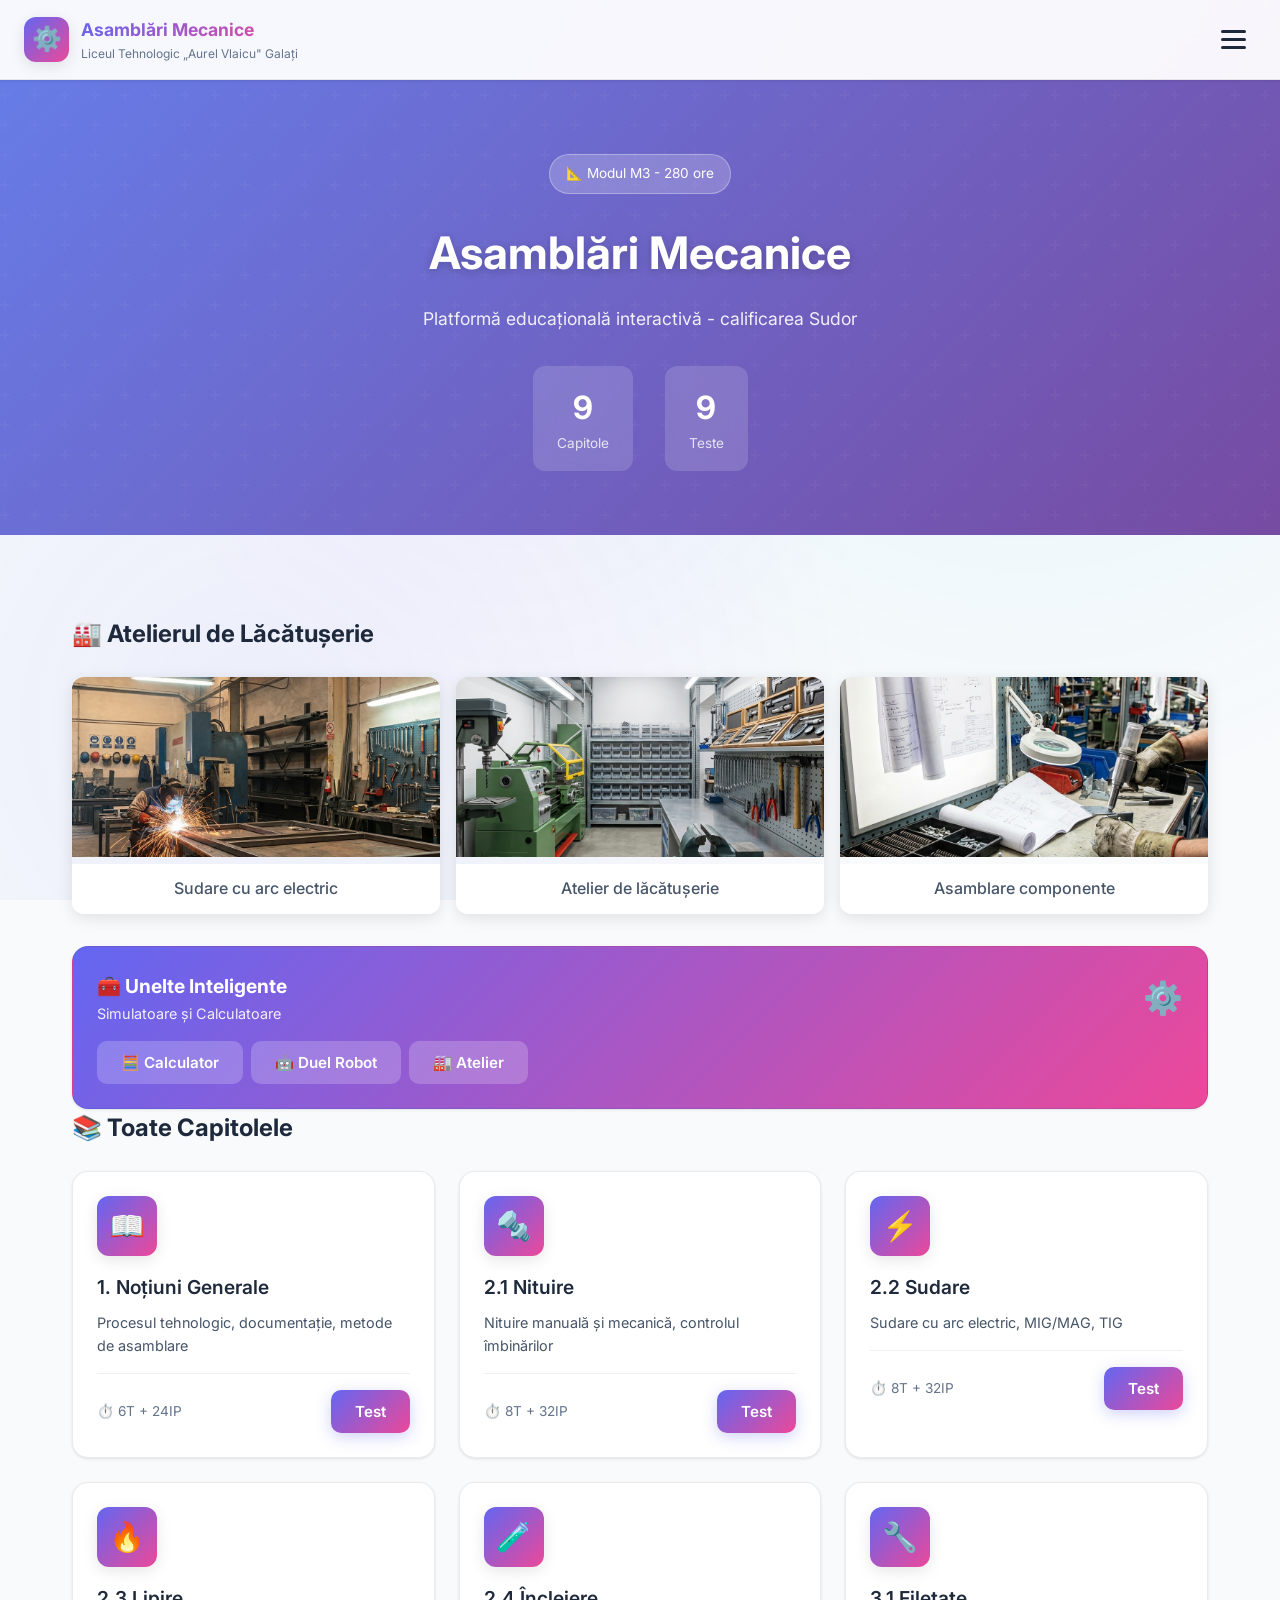
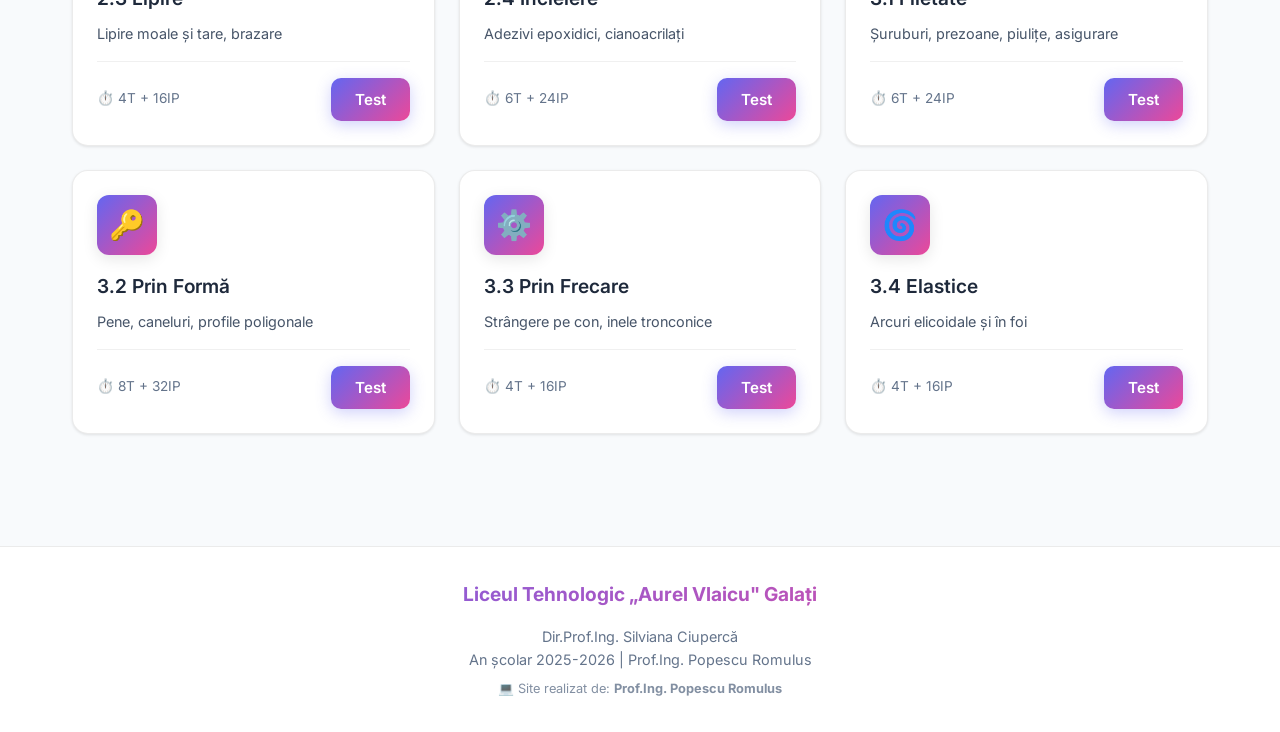
==== commit 14ee8ed2: "Fix character encoding in index.html" ====
--- a/index.html
+++ b/index.html
@@ -7,29 +7,29 @@
     <meta name='google-site-verification' content='google9c61df182edeb4a9' />
     <meta name="theme-color" content="#6366f1">
     <meta name="description"
-        content="PlatformÄ educaČ›ionalÄ interactivÄ pentru Modulul M3 - AsamblÄri Mecanice. ĂŽnvaČ›Ä despre nituire, sudare, lipire, asamblÄri filetate Č™i elastice. Teste, tutoriale video Č™i certificate.">
+        content="Platformă educațională interactivă pentru Modulul M3 - Asamblări Mecanice. Învață despre nituire, sudare, lipire, asamblări filetate și elastice. Teste, tutoriale video și certificate.">
     <meta name="keywords"
-        content="asamblÄri mecanice, sudare, nituire, lipire, filete, Č™uruburi, educaČ›ie tehnicÄ, modul M3, calificare sudor, lÄcÄtuČ™erie">
+        content="asamblări mecanice, sudare, nituire, lipire, filete, șuruburi, educație tehnică, modul M3, calificare sudor, lăcătușerie">
     <meta name="author" content="Prof. ing. Popescu Romulus">
     <meta name="robots" content="index, follow">
 
     <!-- Open Graph / Facebook -->
     <meta property="og:type" content="website">
-    <meta property="og:title" content="AsamblÄri Mecanice - PlatformÄ EducaČ›ionalÄ">
+    <meta property="og:title" content="Asamblări Mecanice - Platformă Educațională">
     <meta property="og:description"
-        content="ĂŽnvaČ›Ä tehnici de asamblare mecanicÄ: sudare, nituire, lipire, Ă®mbinÄri filetate. Cu teste interactive Č™i tutoriale video.">
+        content="Învață tehnici de asamblare mecanică: sudare, nituire, lipire, îmbinări filetate. Cu teste interactive și tutoriale video.">
     <meta property="og:image" content="https://img.youtube.com/vi/RMGxBQHqZvc/maxresdefault.jpg">
 
     <!-- Twitter Card -->
     <meta name="twitter:card" content="summary_large_image">
-    <meta name="twitter:title" content="AsamblÄri Mecanice - M3">
+    <meta name="twitter:title" content="Asamblări Mecanice - M3">
     <meta name="twitter:description"
-        content="PlatformÄ educaČ›ionalÄ cu teste interactive pentru tehnici de asamblare mecanicÄ.">
+        content="Platformă educațională cu teste interactive pentru tehnici de asamblare mecanică.">
 
-    <title>AsamblÄri Mecanice | M3 - PlatformÄ EducaČ›ionalÄ</title>
+    <title>Asamblări Mecanice | M3 - Platformă Educațională</title>
     <link rel="manifest" href="manifest.json">
     <link rel="apple-touch-icon"
-        href="data:image/svg+xml,<svg xmlns='http://www.w3.org/2000/svg' viewBox='0 0 100 100'><rect fill='%236366f1' rx='20' width='100' height='100'/><text x='50' y='65' font-size='50' text-anchor='middle' fill='white'>âš™ď¸Ź</text></svg>">
+        href="data:image/svg+xml,<svg xmlns='http://www.w3.org/2000/svg' viewBox='0 0 100 100'><rect fill='%236366f1' rx='20' width='100' height='100'/><text x='50' y='65' font-size='50' text-anchor='middle' fill='white'>⚙️</text></svg>">
     <link rel="preconnect" href="https://fonts.googleapis.com">
     <link rel="preconnect" href="https://fonts.gstatic.com" crossorigin>
     <link href="https://fonts.googleapis.com/css2?family=Inter:wght@400;500;600;700&display=swap" rel="stylesheet">
@@ -40,10 +40,10 @@
     <header class="header">
         <div class="header-container">
             <div class="logo" onclick="showSection('home')" style="cursor:pointer">
-                <div class="logo-icon">âš™ď¸Ź</div>
+                <div class="logo-icon">⚙️</div>
                 <div>
-                    <div class="logo-text">AsamblÄri Mecanice</div>
-                    <div class="logo-subtitle">Modul M3 - AsamblÄri Mecanice</div>
+                    <div class="logo-text">Asamblări Mecanice</div>
+                    <div class="logo-subtitle">Modul M3 - Asamblări Mecanice</div>
                 </div>
             </div>
             <button class="menu-toggle" id="menuToggle" onclick="toggleMenu()">
@@ -53,78 +53,78 @@
     </header>
     <nav class="nav-mobile" id="mobileNav">
         <ul>
-            <li><button onclick="showSection('home')">đźŹ  AcasÄ</button></li>
-            <li><button onclick="openSearch()">đź”Ť CautÄ</button></li>
-            <li><button onclick="showGlossary()">đź“– Glosar Termeni</button></li>
-            <li><button onclick="showWorksheets()">đź“ť FiČ™e de Lucru</button></li>
-            <div class="nav-section-title">đź“š Capitole</div>
-            <li><button onclick="showSection('s1')">1. NoČ›iuni Generale</button></li>
+            <li><button onclick="showSection('home')">🏠 Acasă</button></li>
+            <li><button onclick="openSearch()">🔍 Caută</button></li>
+            <li><button onclick="showGlossary()">📖 Glosar Termeni</button></li>
+            <li><button onclick="showWorksheets()">📝 Fișe de Lucru</button></li>
+            <div class="nav-section-title">📚 Capitole</div>
+            <li><button onclick="showSection('s1')">1. Noțiuni Generale</button></li>
             <li><button onclick="showSection('s2')">2. Nedemontabile</button></li>
             <li><button onclick="showSection('s2-1')"> 2.1 Nituire</button></li>
             <li><button onclick="showSection('s2-2')"> 2.2 Sudare</button></li>
             <li><button onclick="showSection('s2-3')"> 2.3 Lipire</button></li>
-            <li><button onclick="showSection('s2-4')"> 2.4 ĂŽncleiere</button></li>
+            <li><button onclick="showSection('s2-4')"> 2.4 Încleiere</button></li>
             <li><button onclick="showSection('s3')">3. Demontabile</button></li>
             <li><button onclick="showSection('s3-1')"> 3.1 Filetate</button></li>
-            <li><button onclick="showSection('s3-2')"> 3.2 Prin FormÄ</button></li>
+            <li><button onclick="showSection('s3-2')"> 3.2 Prin Formă</button></li>
             <li><button onclick="showSection('s3-3')"> 3.3 Prin Frecare</button></li>
             <li><button onclick="showSection('s3-4')"> 3.4 Elastice</button></li>
-            <li><button onclick="showVideos()">đźŽ¬ Tutoriale Video</button></li>
-            <div class="nav-section-title">đź“ť Evaluare</div>
+            <li><button onclick="showVideos()">🎬 Tutoriale Video</button></li>
+            <div class="nav-section-title">📝 Evaluare</div>
             <li><button onclick="showSection('tests')">Toate Testele</button></li>
-            <li><button onclick="startQuickQuiz()" style="color:var(--secondary)">âšˇ Quiz Rapid</button></li>
-            <li><button onclick="startExam()" style="color:var(--primary)">đźŽ“ Examen Final</button></li>
-            <div class="nav-section-title">đźŹ† Progres</div>
-            <li><button onclick="showMedals()">đźŹ… Medalii</button></li>
-            <li><button onclick="showStats()">đź“Š Statistici</button></li>
-            <li><button onclick="showLeaderboard()">đźĄ‡ Clasament</button></li>
-            <li><button onclick="generateCertificate()">đź“ś Certificat</button></li>
-            <li><button onclick="exportPDF()" style="color:var(--primary)">đź“„ Export Portofoliu PDF</button></li>
-            <div class="nav-section-title">đź“š Resurse</div>
-            <li><button onclick="showWorksheets()" style="color:var(--success)">đź“‹ FiČ™e de Lucru</button></li>
-            <li><button onclick="showGallery()">đź“¸ Galerie Atelier</button></li>
-            <li><button onclick="showFlashcards()">đź“‡ Carduri ĂŽnvÄČ›are</button></li>
-            <li><button onclick="showNotes()">đź“ť NotiČ›ele Mele</button></li>
-            <li><button onclick="showChatBot()">đź’¬ Asistent FAQ</button></li>
-            <div class="nav-section-title">đźŽ® ProvocÄri</div>
-            <li><button onclick="showDailyChallenge()" style="color:var(--warning)">đźŽŻ Provocarea Zilei</button></li>
-            <li><button onclick="startSpeedTest()" style="color:var(--secondary)">âšˇ Test VitezÄ</button></li>
-            <li><button onclick="showDuelSetup()" style="color:var(--primary)">đźŽ® Mod Duel Local</button></li>
-            <li><button onclick="showOnlineDuel()" style="color:var(--success)">đźŚ Duel Online</button></li>
-            <li><button onclick="showComparison()">đź“Š Comparare cu AlČ›ii</button></li>
-            <li><button onclick="showScheduledTests()">đź“… Teste Programate</button></li>
-            <div class="nav-section-title">đź‘Ą Utilizatori</div>
-            <li><button onclick="showTeacherDashboard()" style="color:var(--success);font-weight:600">đź‘¨â€ŤđźŹ« Panou
+            <li><button onclick="startQuickQuiz()" style="color:var(--secondary)">⚡ Quiz Rapid</button></li>
+            <li><button onclick="startExam()" style="color:var(--primary)">🎓 Examen Final</button></li>
+            <div class="nav-section-title">🏆 Progres</div>
+            <li><button onclick="showMedals()">🏅 Medalii</button></li>
+            <li><button onclick="showStats()">📊 Statistici</button></li>
+            <li><button onclick="showLeaderboard()">🥇 Clasament</button></li>
+            <li><button onclick="generateCertificate()">📜 Certificat</button></li>
+            <li><button onclick="exportPDF()" style="color:var(--primary)">📄 Export Portofoliu PDF</button></li>
+            <div class="nav-section-title">📚 Resurse</div>
+            <li><button onclick="showWorksheets()" style="color:var(--success)">📋 Fișe de Lucru</button></li>
+            <li><button onclick="showGallery()">📸 Galerie Atelier</button></li>
+            <li><button onclick="showFlashcards()">📇 Carduri Învățare</button></li>
+            <li><button onclick="showNotes()">📝 Notițele Mele</button></li>
+            <li><button onclick="showChatBot()">💬 Asistent FAQ</button></li>
+            <div class="nav-section-title">🎮 Provocări</div>
+            <li><button onclick="showDailyChallenge()" style="color:var(--warning)">🎯 Provocarea Zilei</button></li>
+            <li><button onclick="startSpeedTest()" style="color:var(--secondary)">⚡ Test Viteză</button></li>
+            <li><button onclick="showDuelSetup()" style="color:var(--primary)">🎮 Mod Duel Local</button></li>
+            <li><button onclick="showOnlineDuel()" style="color:var(--success)">⚔️ Duel Online</button></li>
+            <li><button onclick="showComparison()">📊 Comparare cu Alții</button></li>
+            <li><button onclick="showScheduledTests()">📅 Teste Programate</button></li>
+            <div class="nav-section-title">👥 Utilizatori</div>
+            <li><button onclick="showTeacherDashboard()" style="color:var(--success);font-weight:600">👨‍🏫 Panou
                     Profesor</button></li>
-            <li><button onclick="showUsers()">đź‘¤ SchimbÄ Utilizator</button></li>
-            <li><button onclick="exportProgress()">đź’ľ ExportÄ Progres</button></li>
-            <li><button onclick="importProgress()">đź“Ą ImportÄ Progres</button></li>
-            <li id="offlineStatus" style="padding:0.5rem 1rem;font-size:0.85rem">đźź˘ Online</li>
-            <li><button onclick="showEvolutionGraph()">đź“ EvoluČ›ie Progres</button></li>
-            <div class="nav-section-title">âš™ď¸Ź SetÄri</div>
-            <li><button onclick="showColorThemes()">đźŽ¨ Teme de Culoare</button></li>
-            <li><button onclick="toggleTTS()" id="ttsBtn">đźŽ™ď¸Ź Voce: OpritÄ</button></li>
-            <li><button onclick="toggleReadingMode()">đź“– Mod LecturÄ</button></li>
-            <li><button onclick="showQRCode()">đź“± Cod QR Partajare</button></li>
-            <li><button onclick="toggleMusic()" id="musicBtn">đźŽµ MuzicÄ: OpritÄ</button></li>
-            <li><button onclick="toggleSound()" id="soundBtn">đź”Š Sunet: Pornit</button></li>
-            <li><button onclick="toggleLanguage()">đźŚŤ RomĂ˘nÄ / English</button></li>
-            <li><button onclick="toggleTheme()">đźŚ“ SchimbÄ Tema</button></li>
-            <li><button onclick="requestNotificationPermission()">đź”” NotificÄri Studiu</button></li>
-            <li><button onclick="installPWA()" id="installBtn" style="display:none">đź“˛ InstaleazÄ App</button></li>
-            <div class="nav-section-title">đź‘¨â€ŤđźŹ« Profesor</div>
-            <li><button onclick="showTeacherLogin()" style="color:var(--warning)">đź” Panou Profesor</button></li>
+            <li><button onclick="showUsers()">👤 Schimbă Utilizator</button></li>
+            <li><button onclick="exportProgress()">💾 Exportă Progres</button></li>
+            <li><button onclick="importProgress()">📥 Importă Progres</button></li>
+            <li id="offlineStatus" style="padding:0.5rem 1rem;font-size:0.85rem">🟢 Online</li>
+            <li><button onclick="showEvolutionGraph()">📈 Evoluție Progres</button></li>
+            <div class="nav-section-title">⚙️ Setări</div>
+            <li><button onclick="showColorThemes()">🎨 Teme de Culoare</button></li>
+            <li><button onclick="toggleTTS()" id="ttsBtn">🎙️ Voce: Oprită</button></li>
+            <li><button onclick="toggleReadingMode()">📖 Mod Lectură</button></li>
+            <li><button onclick="showQRCode()">📱 Cod QR Partajare</button></li>
+            <li><button onclick="toggleMusic()" id="musicBtn">🎵 Muzică: Oprită</button></li>
+            <li><button onclick="toggleSound()" id="soundBtn">🔊 Sunet: Pornit</button></li>
+            <li><button onclick="toggleLanguage()">🇷🇴 Română / English</button></li>
+            <li><button onclick="toggleTheme()">🌗 Schimbă Tema</button></li>
+            <li><button onclick="requestNotificationPermission()">🔔 Notificări Studiu</button></li>
+            <li><button onclick="installPWA()" id="installBtn" style="display:none">📲 Instalează App</button></li>
+            <div class="nav-section-title">👨‍🏫 Profesor</div>
+            <li><button onclick="showTeacherLogin()" style="color:var(--warning)">🔒 Panou Profesor</button></li>
         </ul>
     </nav>
     <main class="main" id="mainContent"></main>
     <footer class="footer">
         <div class="footer-content">
-            <div class="footer-logo">Liceul Tehnologic â€žAurel Vlaicu" GalaČ›i</div>
-            <div class="footer-info">Dir.Prof.Ing. Silviana CiupercÄ</div>
-            <div class="footer-info">An Č™colar 2025-2026 | Prof.Ing. Popescu Romulus
+            <div class="footer-logo">Liceul Tehnologic „Aurel Vlaicu" Galați</div>
+            <div class="footer-info">Dir.Prof.Ing. Silviana Ciupercă</div>
+            <div class="footer-info">An școlar 2025-2026 | Prof.Ing. Popescu Romulus
             </div>
             <div class="footer-info" style="margin-top:0.5rem;font-size:0.8rem;opacity:0.8">
-                đź’» Site realizat de: <strong>Prof.Ing. Popescu Romulus</strong>
+                💻 Site realizat de: <strong>Prof.Ing. Popescu Romulus</strong>
             </div>
         </div>
     </footer>
@@ -136,6 +136,7 @@
         let deferredPrompt;
         window.addEventListener('beforeinstallprompt', (e) => {
             e.preventDefault();
+            deferredPrompt = e;
             deferredPrompt = e;
             document.getElementById('installBtn').style.display = 'block';
         });
@@ -149,4 +150,3 @@
 </body>
 
 </html>
-
